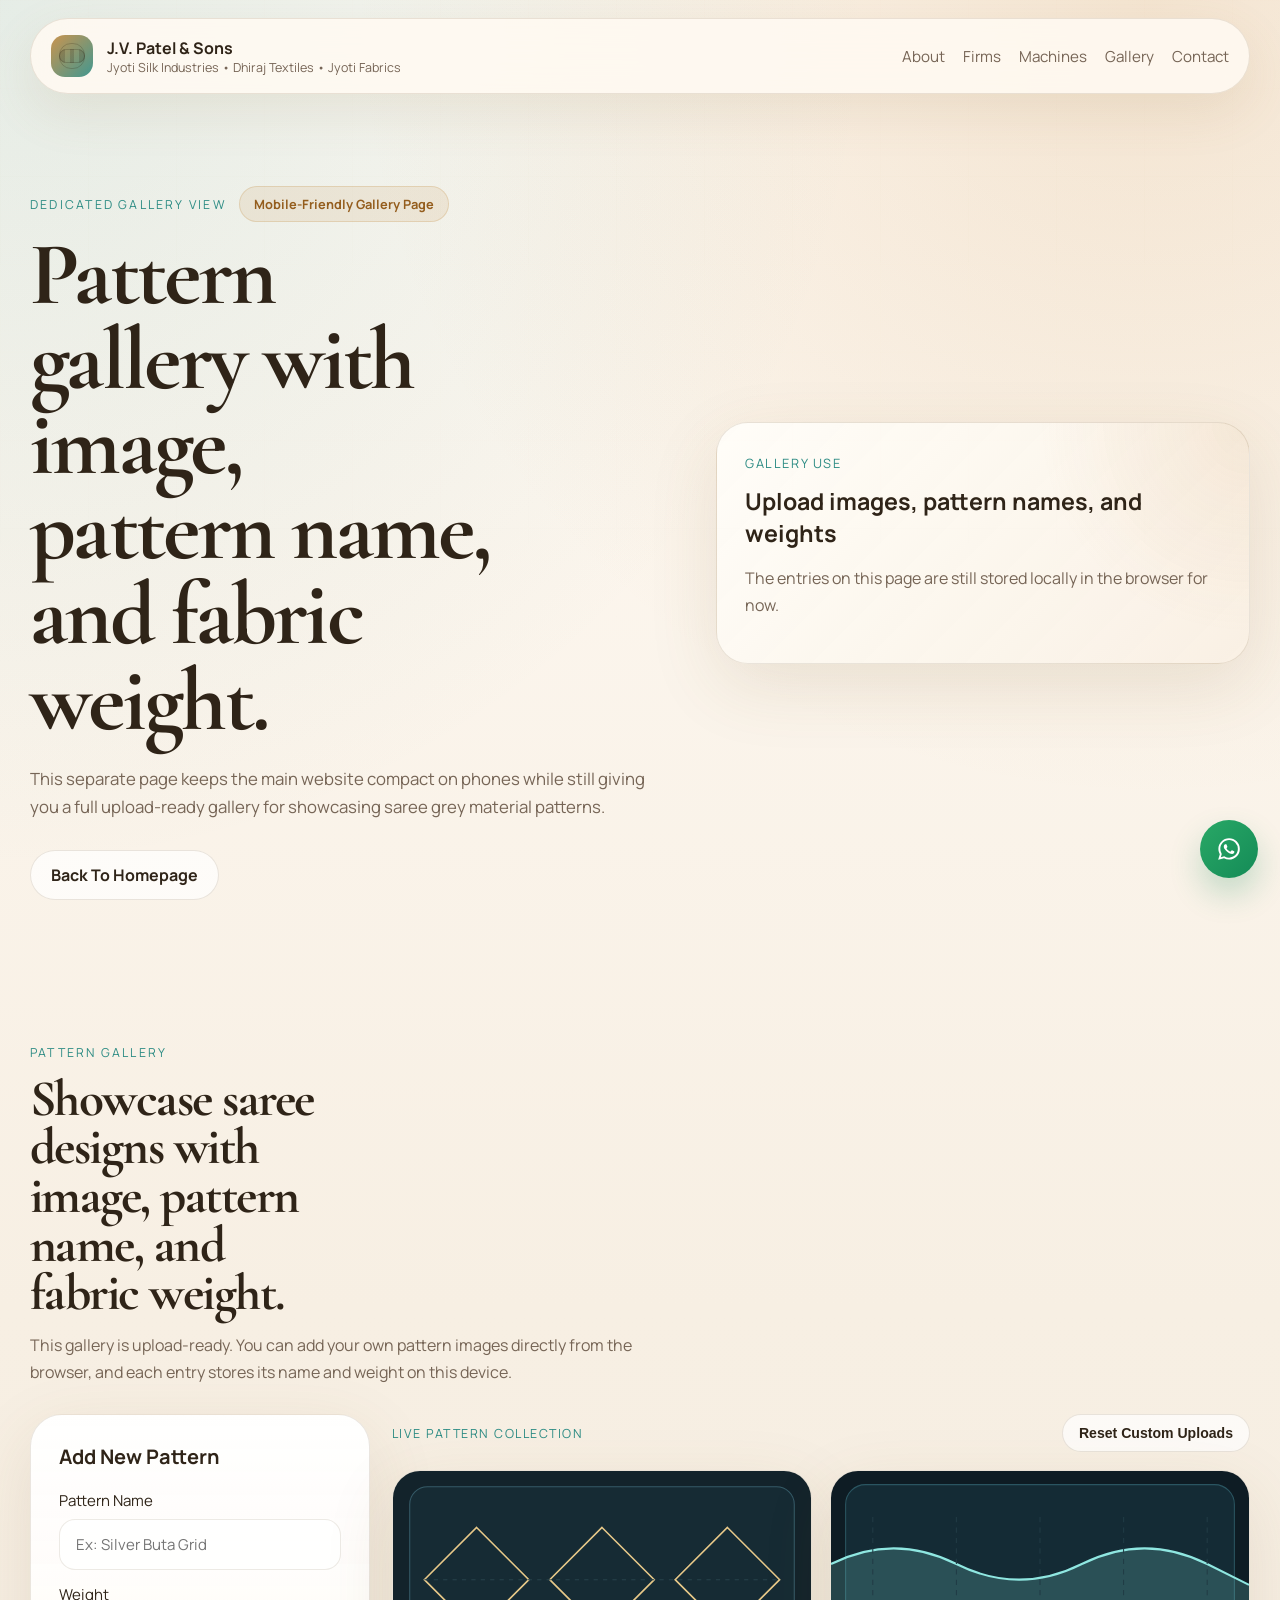
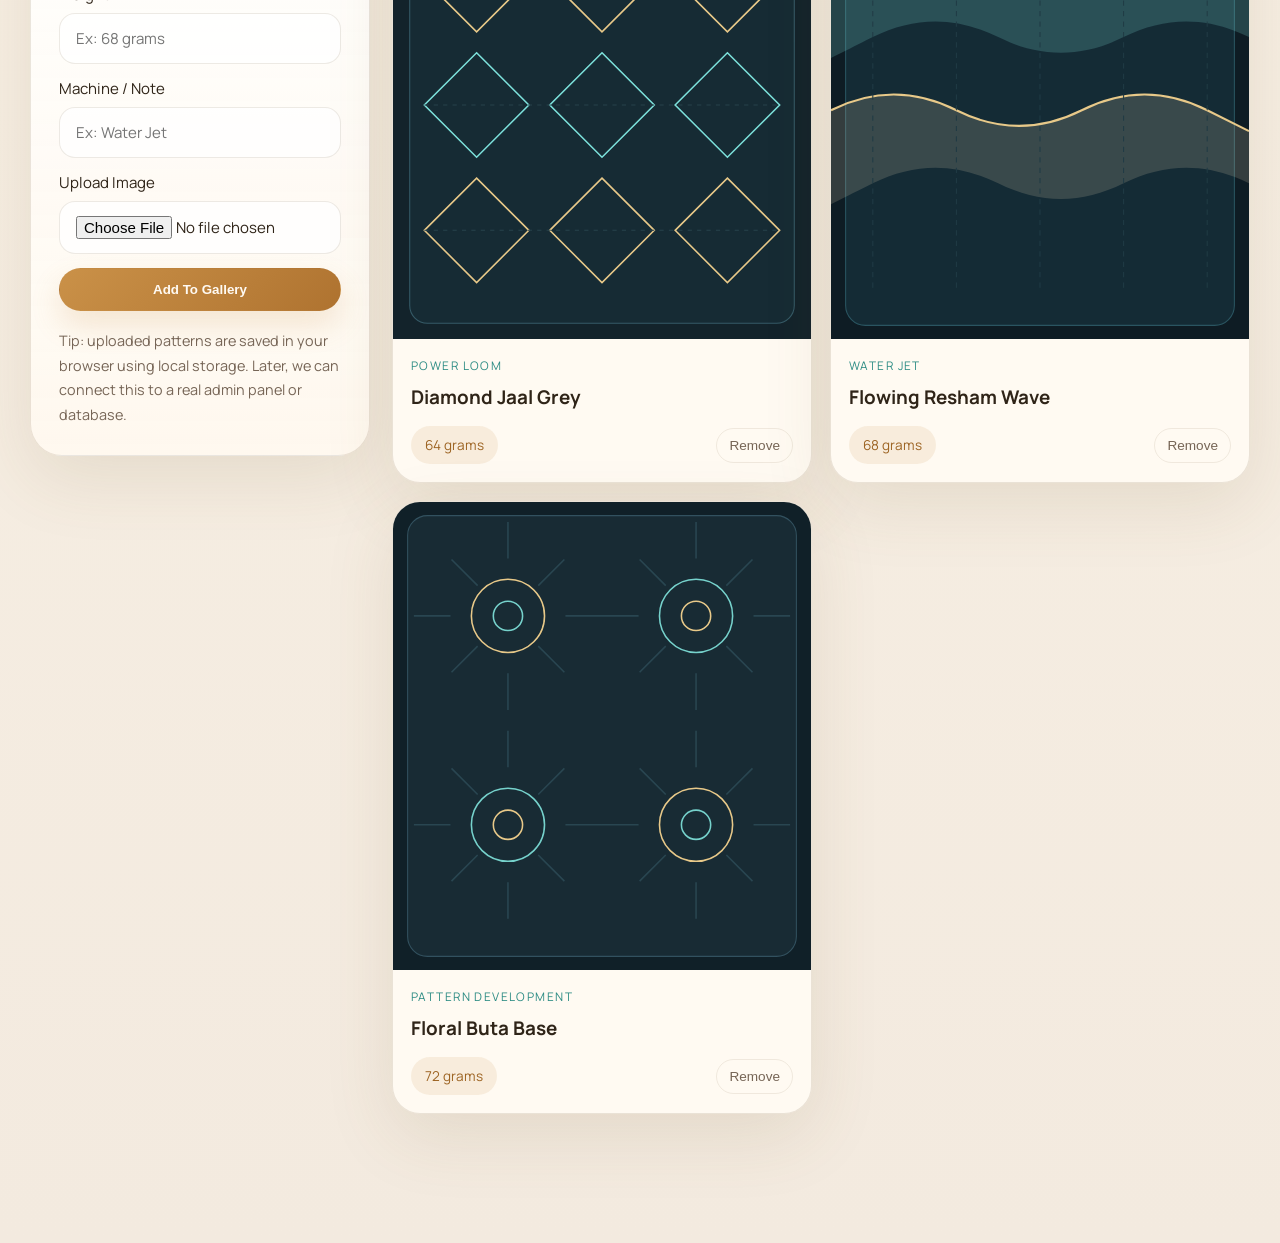
==== gallery.html @ 469c0d58 "Initial Website Commit" ====
<!DOCTYPE html>
<html lang="en">
  <head>
    <meta charset="UTF-8" />
    <meta name="viewport" content="width=device-width, initial-scale=1.0" />
    <title>Gallery | J.V. Patel & Sons</title>
    <meta
      name="description"
      content="Pattern gallery for J.V. Patel & Sons showing saree grey material designs with names and weights."
    />
    <link rel="preconnect" href="https://fonts.googleapis.com" />
    <link rel="preconnect" href="https://fonts.gstatic.com" crossorigin />
    <link
      href="https://fonts.googleapis.com/css2?family=Manrope:wght@400;500;600;700;800&family=Cormorant+Garamond:wght@500;600;700&display=swap"
      rel="stylesheet"
    />
    <link rel="stylesheet" href="styles.css" />
  </head>
  <body>
    <div class="site-shell">
      <header class="topbar">
        <a class="brand" href="index.html">
          <span class="brand-mark"></span>
          <span>
            <strong>J.V. Patel & Sons</strong>
            <small>Jyoti Silk Industries • Dhiraj Textiles • Jyoti Fabrics</small>
          </span>
        </a>

        <button
          class="menu-toggle"
          type="button"
          aria-expanded="false"
          aria-controls="site-nav"
          aria-label="Toggle navigation"
        >
          <span></span>
          <span></span>
        </button>

        <nav class="nav" id="site-nav">
          <a href="index.html#about">About</a>
          <a href="index.html#firms">Firms</a>
          <a href="index.html#machines">Machines</a>
          <a href="gallery.html">Gallery</a>
          <a href="index.html#contact">Contact</a>
        </nav>
      </header>

      <main>
        <section class="hero section subpage-hero">
          <div class="hero-copy">
            <div class="hero-topline">
              <p class="eyebrow">Dedicated Gallery View</p>
              <span class="version-pill">Mobile-Friendly Gallery Page</span>
            </div>
            <h1>Pattern gallery with image, pattern name, and fabric weight.</h1>
            <p class="hero-text">
              This separate page keeps the main website compact on phones while still giving you a full upload-ready
              gallery for showcasing saree grey material patterns.
            </p>
            <div class="hero-actions">
              <a class="button button-secondary" href="index.html">Back To Homepage</a>
            </div>
          </div>

          <div class="hero-visual">
            <div class="hero-card hero-card-main">
              <span>Gallery Use</span>
              <strong>Upload images, pattern names, and weights</strong>
              <p>The entries on this page are still stored locally in the browser for now.</p>
            </div>
          </div>
        </section>

        <section class="section gallery-section" id="gallery">
          <div class="section-heading">
            <p class="eyebrow">Pattern Gallery</p>
            <h2>Showcase saree designs with image, pattern name, and fabric weight.</h2>
            <p class="section-intro">
              This gallery is upload-ready. You can add your own pattern images directly from the browser,
              and each entry stores its name and weight on this device.
            </p>
          </div>

          <div class="gallery-layout">
            <aside class="gallery-panel glass-card">
              <h3>Add New Pattern</h3>
              <form id="gallery-form" class="gallery-form">
                <label>
                  Pattern Name
                  <input type="text" id="pattern-name" name="patternName" placeholder="Ex: Silver Buta Grid" required />
                </label>
                <label>
                  Weight
                  <input type="text" id="pattern-weight" name="patternWeight" placeholder="Ex: 68 grams" required />
                </label>
                <label>
                  Machine / Note
                  <input type="text" id="pattern-machine" name="patternMachine" placeholder="Ex: Water Jet" />
                </label>
                <label>
                  Upload Image
                  <input type="file" id="pattern-image" name="patternImage" accept="image/*" />
                </label>
                <button class="button button-primary button-full" type="submit">Add To Gallery</button>
              </form>
              <p class="panel-note">
                Tip: uploaded patterns are saved in your browser using local storage. Later, we can connect this
                to a real admin panel or database.
              </p>
            </aside>

            <div class="gallery-area">
              <div class="gallery-toolbar">
                <p class="toolbar-label">Live Pattern Collection</p>
                <button id="reset-gallery" class="button button-secondary button-small" type="button">
                  Reset Custom Uploads
                </button>
              </div>
              <div id="gallery-grid" class="gallery-grid"></div>
            </div>
          </div>
        </section>
      </main>
    </div>

    <a
      href="https://wa.me/918200276396"
      class="floating-whatsapp"
      target="_blank"
      rel="noreferrer"
      aria-label="Open WhatsApp chat"
    >
      <svg viewBox="0 0 24 24" aria-hidden="true">
        <path d="M19.05 4.94A9.77 9.77 0 0 0 12.08 2C6.64 2 2.2 6.42 2.2 11.87c0 1.74.46 3.43 1.32 4.92L2 22l5.38-1.41a9.83 9.83 0 0 0 4.7 1.2h.01c5.44 0 9.9-4.43 9.9-9.88a9.8 9.8 0 0 0-2.94-6.97ZM12.1 20.1h-.01a8.1 8.1 0 0 1-4.12-1.13l-.3-.18-3.2.84.86-3.12-.2-.32A8.08 8.08 0 0 1 4 11.87c0-4.47 3.63-8.11 8.1-8.11 2.16 0 4.19.84 5.72 2.38a8.03 8.03 0 0 1 2.37 5.73c0 4.47-3.64 8.12-8.09 8.12Zm4.45-6.06c-.24-.12-1.42-.7-1.65-.78-.22-.08-.39-.12-.55.12-.16.24-.63.78-.77.94-.14.16-.29.18-.53.06-.24-.12-1.02-.38-1.95-1.21-.72-.64-1.2-1.43-1.35-1.67-.14-.24-.02-.37.11-.49.12-.12.24-.29.37-.43.12-.14.16-.24.24-.4.08-.16.04-.31-.02-.43-.06-.12-.55-1.33-.75-1.82-.2-.48-.4-.41-.55-.41h-.47c-.16 0-.43.06-.65.31-.22.24-.84.82-.84 2 0 1.18.86 2.32.98 2.48.12.16 1.68 2.57 4.08 3.6.57.25 1.02.4 1.37.5.58.18 1.1.15 1.52.09.46-.07 1.42-.58 1.62-1.14.2-.56.2-1.05.14-1.14-.06-.1-.22-.16-.47-.28Z" />
      </svg>
    </a>

    <template id="gallery-card-template">
      <article class="gallery-card reveal-item">
        <div class="gallery-image-wrap">
          <img class="gallery-image" alt="" loading="lazy" />
        </div>
        <div class="gallery-content">
          <p class="gallery-tag"></p>
          <h3></h3>
          <div class="gallery-meta">
            <span class="weight-pill"></span>
            <button class="remove-entry" type="button" hidden>Remove</button>
          </div>
        </div>
      </article>
    </template>

    <script src="script.js"></script>
  </body>
</html>
---- styles.css ----
:root {
  --bg: #f6efe3;
  --bg-soft: #fffaf2;
  --panel: rgba(255, 251, 244, 0.92);
  --panel-strong: rgba(255, 250, 242, 0.98);
  --line: rgba(108, 83, 44, 0.14);
  --line-strong: rgba(108, 83, 44, 0.24);
  --text: #2f2418;
  --muted: #766556;
  --accent: #c68d44;
  --accent-2: #2d8c84;
  --accent-3: #f1ddba;
  --accent-4: #fff3dc;
  --shadow: 0 22px 70px rgba(118, 90, 45, 0.12);
  --radius-xl: 32px;
  --radius-lg: 24px;
  --radius-md: 18px;
  --max-width: 1220px;
}

* {
  box-sizing: border-box;
}

html {
  scroll-behavior: smooth;
}

body {
  margin: 0;
  min-height: 100vh;
  font-family: "Manrope", "Avenir Next", "Segoe UI", sans-serif;
  color: var(--text);
  background:
    radial-gradient(circle at top left, rgba(45, 140, 132, 0.12), transparent 28%),
    radial-gradient(circle at 90% 0%, rgba(198, 141, 68, 0.2), transparent 26%),
    linear-gradient(180deg, #fffaf4 0%, #f7efe3 46%, #f3eadf 100%);
}

body::before {
  content: "";
  position: fixed;
  inset: 0;
  pointer-events: none;
  background-image:
    linear-gradient(rgba(198, 141, 68, 0.045) 1px, transparent 1px),
    linear-gradient(90deg, rgba(198, 141, 68, 0.045) 1px, transparent 1px);
  background-size: 88px 88px;
  mask-image: linear-gradient(to bottom, rgba(0, 0, 0, 0.22), transparent 76%);
}

.site-shell {
  width: min(calc(100% - 32px), var(--max-width));
  margin: 0 auto;
  padding-bottom: 56px;
}

.topbar {
  position: sticky;
  top: 16px;
  z-index: 10;
  display: flex;
  justify-content: space-between;
  align-items: center;
  gap: 20px;
  margin-top: 18px;
  padding: 16px 20px;
  border: 1px solid var(--line);
  border-radius: 999px;
  background: rgba(255, 250, 242, 0.88);
  backdrop-filter: blur(18px);
  box-shadow: 0 18px 50px rgba(157, 123, 74, 0.12);
}

.brand {
  display: inline-flex;
  align-items: center;
  gap: 14px;
  color: var(--text);
  text-decoration: none;
}

.brand strong,
.brand small {
  display: block;
}

.brand small {
  color: var(--muted);
  font-size: 0.78rem;
}

.brand-mark {
  width: 42px;
  height: 42px;
  border-radius: 14px;
  background:
    linear-gradient(135deg, rgba(198, 141, 68, 0.94), rgba(45, 140, 132, 0.9)),
    #ffffff;
  position: relative;
  overflow: hidden;
}

.brand-mark::before,
.brand-mark::after {
  content: "";
  position: absolute;
  inset: 8px;
  border-radius: 12px;
  border: 1px solid rgba(49, 37, 22, 0.22);
}

.brand-mark::after {
  inset: 14px 8px;
  background: linear-gradient(
    90deg,
    rgba(49, 37, 22, 0.2) 0 20%,
    transparent 20% 40%,
    rgba(49, 37, 22, 0.2) 40% 60%,
    transparent 60% 80%,
    rgba(49, 37, 22, 0.2) 80% 100%
  );
}

.nav {
  display: flex;
  flex-wrap: wrap;
  gap: 18px;
}

.nav a {
  color: var(--muted);
  text-decoration: none;
  font-size: 0.95rem;
}

.nav a:hover {
  color: var(--text);
}

.menu-toggle {
  display: none;
  width: 52px;
  height: 52px;
  padding: 0;
  border: 1px solid var(--line);
  border-radius: 50%;
  background: rgba(255, 255, 255, 0.75);
  align-items: center;
  justify-content: center;
  flex-direction: column;
  gap: 5px;
  cursor: pointer;
}

.menu-toggle span {
  display: block;
  width: 18px;
  height: 2px;
  border-radius: 999px;
  background: var(--text);
}

.section {
  padding: 72px 0;
}

.hero {
  display: grid;
  grid-template-columns: 1.1fr 0.9fr;
  align-items: center;
  gap: 34px;
  padding-top: 92px;
}

.hero-topline {
  display: flex;
  flex-wrap: wrap;
  align-items: center;
  gap: 12px;
  margin-bottom: 10px;
}

.eyebrow {
  margin: 0;
  letter-spacing: 0.18em;
  text-transform: uppercase;
  color: var(--accent-2);
  font-size: 0.77rem;
}

.version-pill {
  display: inline-flex;
  align-items: center;
  padding: 8px 14px;
  border-radius: 999px;
  background: rgba(198, 141, 68, 0.12);
  border: 1px solid rgba(198, 141, 68, 0.24);
  color: #945d1d;
  font-size: 0.8rem;
  font-weight: 700;
}

h1,
h2,
h3 {
  margin: 0;
}

h1,
h2 {
  font-family: "Cormorant Garamond", "Iowan Old Style", Georgia, serif;
  line-height: 0.95;
  letter-spacing: -0.03em;
}

h1 {
  font-size: clamp(3.4rem, 7vw, 6.8rem);
  max-width: 11ch;
}

h2 {
  font-size: clamp(2.2rem, 4vw, 4rem);
  max-width: 12ch;
}

.hero-text,
.section-intro,
.statement-card p,
.detail-card,
.machine-card p,
.timeline-item p,
.contact-card p,
.hero-card p,
.hero-mini-card p,
.panel-note,
.footer-card,
.firm-card p,
.address-card p {
  color: var(--muted);
  line-height: 1.7;
}

.hero-text {
  max-width: 62ch;
  margin: 22px 0 0;
  font-size: 1.05rem;
}

.hero-actions,
.hero-notes,
.contact-actions {
  display: flex;
  flex-wrap: wrap;
  gap: 14px;
  margin-top: 28px;
}

.button {
  display: inline-flex;
  justify-content: center;
  align-items: center;
  gap: 10px;
  border-radius: 999px;
  padding: 13px 20px;
  text-decoration: none;
  font-weight: 700;
  border: 1px solid transparent;
  transition: transform 180ms ease, border-color 180ms ease, background 180ms ease;
  cursor: pointer;
}

.button:hover {
  transform: translateY(-2px);
}

.button-primary {
  color: #fffaf3;
  background: linear-gradient(135deg, #ca9148, #af7330);
  box-shadow: 0 14px 30px rgba(198, 141, 68, 0.2);
}

.button-secondary {
  color: var(--text);
  background: rgba(255, 255, 255, 0.7);
  border-color: var(--line);
}

.button-whatsapp {
  color: #fbfff8;
  background: linear-gradient(135deg, #27a466, #148c58);
  box-shadow: 0 14px 30px rgba(39, 164, 102, 0.16);
}

.button-whatsapp svg {
  width: 18px;
  height: 18px;
  fill: currentColor;
}

.button-small {
  padding: 10px 16px;
  font-size: 0.88rem;
}

.button-full {
  width: 100%;
}

.hero-notes div,
.hero-card,
.hero-mini-card,
.glass-card,
.machine-card,
.timeline-item,
.gallery-card,
.contact-card,
.metric {
  border: 1px solid var(--line);
  background: linear-gradient(180deg, rgba(255, 255, 255, 0.92), rgba(255, 249, 242, 0.82));
  box-shadow: var(--shadow);
}

.hero-notes div {
  padding: 16px 18px;
  border-radius: var(--radius-md);
  min-width: 220px;
}

.hero-notes strong,
.hero-notes span {
  display: block;
}

.hero-notes span {
  margin-top: 6px;
  color: var(--muted);
  font-size: 0.92rem;
}

.hero-visual {
  display: grid;
  gap: 18px;
}

.hero-card {
  padding: 28px;
  border-radius: var(--radius-xl);
  background:
    radial-gradient(circle at top right, rgba(198, 141, 68, 0.12), transparent 36%),
    linear-gradient(135deg, rgba(255, 253, 248, 0.98), rgba(249, 240, 228, 0.92));
}

.hero-card span,
.hero-mini-card span,
.gallery-tag,
.firm-label,
.toolbar-label {
  color: var(--accent-2);
  font-size: 0.8rem;
  letter-spacing: 0.12em;
  text-transform: uppercase;
}

.hero-card strong,
.hero-mini-card strong,
.metric strong {
  display: block;
  margin-top: 12px;
  font-size: 1.45rem;
}

.hero-grid {
  display: grid;
  grid-template-columns: repeat(3, 1fr);
  gap: 16px;
}

.hero-mini-card {
  padding: 22px 18px;
  border-radius: var(--radius-lg);
}

.accent-card {
  background:
    radial-gradient(circle at top left, rgba(45, 140, 132, 0.16), transparent 42%),
    linear-gradient(180deg, rgba(255, 251, 244, 0.96), rgba(243, 232, 218, 0.86));
}

.metrics {
  display: grid;
  grid-template-columns: repeat(4, 1fr);
  gap: 18px;
}

.metric {
  padding: 28px 20px;
  border-radius: var(--radius-lg);
}

.metric strong {
  font-size: clamp(2rem, 4vw, 3rem);
  color: #ad712c;
}

.metric span {
  color: var(--muted);
}

.split-section,
.gallery-section {
  position: relative;
}

.section-heading {
  display: flex;
  flex-direction: column;
  gap: 14px;
  margin-bottom: 28px;
}

.section-heading.compact {
  margin-bottom: 24px;
}

.section-intro {
  max-width: 62ch;
  margin: 0;
}

.split-grid {
  display: grid;
  grid-template-columns: 1.1fr 0.9fr;
  gap: 20px;
}

.firm-grid {
  display: grid;
  grid-template-columns: repeat(3, 1fr);
  gap: 20px;
}

.address-grid {
  display: grid;
  grid-template-columns: repeat(2, 1fr);
  gap: 20px;
}

.glass-card {
  padding: 28px;
  border-radius: var(--radius-xl);
  background:
    linear-gradient(180deg, rgba(255, 255, 255, 0.95), rgba(255, 248, 238, 0.84)),
    var(--panel);
  backdrop-filter: blur(22px);
}

.statement-card h3,
.detail-card h3,
.machine-card h3,
.timeline-item h3,
.gallery-panel h3,
.firm-card h3,
.address-card h3,
.contact-card h3 {
  font-size: 1.25rem;
}

.firm-label {
  margin: 0 0 12px;
  font-size: 0.74rem;
}

.feature-list {
  padding-left: 20px;
  color: var(--muted);
  line-height: 1.8;
}

.machine-grid {
  display: grid;
  grid-template-columns: repeat(3, 1fr);
  gap: 20px;
}

.timeline {
  display: grid;
  grid-template-columns: repeat(4, 1fr);
  gap: 20px;
}

.machine-card,
.timeline-item {
  padding: 24px;
  border-radius: var(--radius-xl);
}

.machine-visual {
  height: 220px;
  border-radius: var(--radius-lg);
  margin-bottom: 18px;
  border: 1px solid rgba(108, 83, 44, 0.1);
  overflow: hidden;
}

.machine-visual-loom {
  background:
    linear-gradient(135deg, rgba(198, 141, 68, 0.14), transparent 48%),
    url("assets/pattern-diamond.svg") center/cover,
    linear-gradient(180deg, #f7ecdf, #eadbcc);
}

.machine-visual-waterjet {
  background:
    linear-gradient(135deg, rgba(45, 140, 132, 0.16), transparent 48%),
    url("assets/pattern-wave.svg") center/cover,
    linear-gradient(180deg, #f8f1e8, #ebe1d3);
}

.machine-visual-pattern {
  background:
    linear-gradient(135deg, rgba(241, 221, 186, 0.24), transparent 48%),
    url("assets/pattern-floral.svg") center/cover,
    linear-gradient(180deg, #f9f1e6, #ebdecf);
}

.timeline-item {
  position: relative;
}

.timeline-item span {
  display: inline-flex;
  width: 44px;
  height: 44px;
  align-items: center;
  justify-content: center;
  border-radius: 50%;
  background: rgba(45, 140, 132, 0.12);
  color: var(--accent-2);
  font-weight: 800;
  margin-bottom: 18px;
}

.gallery-layout {
  display: grid;
  grid-template-columns: 340px 1fr;
  gap: 22px;
  align-items: start;
}

.gallery-teaser-card {
  display: flex;
  justify-content: space-between;
  align-items: center;
  gap: 22px;
  padding: 30px 32px;
  border: 1px solid var(--line);
  border-radius: 32px;
  background:
    radial-gradient(circle at 10% 18%, rgba(45, 140, 132, 0.1), transparent 30%),
    radial-gradient(circle at 88% 18%, rgba(198, 141, 68, 0.14), transparent 26%),
    linear-gradient(180deg, rgba(255, 255, 255, 0.92), rgba(255, 249, 242, 0.86));
  box-shadow: var(--shadow);
}

.subpage-hero {
  min-height: auto;
}

.gallery-panel {
  position: sticky;
  top: 104px;
}

.gallery-form {
  display: grid;
  gap: 14px;
  margin-top: 20px;
}

.gallery-form label {
  display: grid;
  gap: 8px;
  color: var(--text);
  font-size: 0.94rem;
}

.gallery-form input {
  width: 100%;
  padding: 14px 16px;
  border-radius: 16px;
  border: 1px solid rgba(108, 83, 44, 0.12);
  background: rgba(255, 255, 255, 0.82);
  color: var(--text);
  font: inherit;
}

.gallery-form input:focus {
  outline: 2px solid rgba(45, 140, 132, 0.28);
  outline-offset: 2px;
}

.panel-note {
  font-size: 0.9rem;
  margin: 18px 0 0;
}

.gallery-area {
  display: grid;
  gap: 18px;
}

.gallery-toolbar {
  display: flex;
  justify-content: space-between;
  align-items: center;
  gap: 14px;
}

.toolbar-label {
  margin: 0;
  font-size: 0.78rem;
}

.gallery-grid {
  display: grid;
  grid-template-columns: repeat(2, minmax(0, 1fr));
  gap: 18px;
}

.gallery-card {
  overflow: hidden;
  border-radius: 28px;
  background: var(--panel-strong);
  opacity: 0;
  transform: translateY(20px);
  transition: opacity 500ms ease, transform 500ms ease;
}

.gallery-card.visible {
  opacity: 1;
  transform: translateY(0);
}

.gallery-image-wrap {
  aspect-ratio: 1 / 1.12;
  background: rgba(198, 141, 68, 0.07);
}

.gallery-image {
  width: 100%;
  height: 100%;
  object-fit: cover;
  display: block;
}

.gallery-content {
  padding: 18px;
}

.gallery-tag {
  margin: 0 0 10px;
  font-size: 0.74rem;
}

.gallery-content h3 {
  font-size: 1.18rem;
}

.gallery-meta {
  display: flex;
  justify-content: space-between;
  align-items: center;
  gap: 10px;
  margin-top: 16px;
}

.weight-pill,
.remove-entry,
.map-link {
  display: inline-flex;
  align-items: center;
  justify-content: center;
  border-radius: 999px;
  font-size: 0.85rem;
}

.weight-pill {
  padding: 10px 14px;
  background: rgba(198, 141, 68, 0.12);
  color: #9d6423;
}

.remove-entry {
  padding: 9px 12px;
  border: 1px solid rgba(108, 83, 44, 0.1);
  background: transparent;
  color: var(--muted);
  cursor: pointer;
}

.contact-stack {
  display: grid;
  gap: 22px;
}

.contact-card {
  padding: 32px;
  border-radius: 36px;
  display: flex;
  justify-content: space-between;
  align-items: center;
  gap: 22px;
  background:
    radial-gradient(circle at 15% 20%, rgba(45, 140, 132, 0.12), transparent 34%),
    radial-gradient(circle at 85% 20%, rgba(198, 141, 68, 0.14), transparent 30%),
    linear-gradient(135deg, rgba(255, 252, 246, 0.98), rgba(248, 238, 225, 0.9));
}

.address-card {
  display: grid;
  gap: 12px;
}

.address-card p {
  margin: 0;
}

.map-link {
  width: fit-content;
  padding: 11px 16px;
  text-decoration: none;
  color: var(--accent-2);
  border: 1px solid rgba(45, 140, 132, 0.18);
  background: rgba(45, 140, 132, 0.06);
}

.map-preview {
  margin-top: 6px;
  overflow: hidden;
  border-radius: 20px;
  border: 1px solid rgba(108, 83, 44, 0.12);
  background: rgba(255, 255, 255, 0.7);
  box-shadow: inset 0 1px 0 rgba(255, 255, 255, 0.65);
}

.map-preview iframe {
  display: block;
  width: 100%;
  height: 180px;
  border: 0;
}

.footer-section {
  padding-top: 0;
}

.footer-card {
  display: flex;
  justify-content: space-between;
  gap: 20px;
  padding: 18px 2px 0;
  border-top: 1px solid var(--line-strong);
  font-size: 0.92rem;
}

.floating-whatsapp {
  position: fixed;
  right: 22px;
  bottom: 22px;
  z-index: 12;
  width: 58px;
  height: 58px;
  border-radius: 50%;
  display: inline-flex;
  align-items: center;
  justify-content: center;
  color: #ffffff;
  background: linear-gradient(135deg, #29a866, #148b57);
  box-shadow: 0 16px 32px rgba(20, 139, 87, 0.24);
}

.floating-whatsapp svg {
  width: 26px;
  height: 26px;
  fill: currentColor;
}

.reveal-item {
  will-change: transform, opacity;
}

@media (max-width: 1080px) {
  .hero,
  .split-grid,
  .gallery-layout,
  .contact-card,
  .gallery-teaser-card {
    grid-template-columns: 1fr;
  }

  .machine-grid,
  .timeline,
  .metrics,
  .hero-grid,
  .gallery-grid,
  .firm-grid,
  .address-grid {
    grid-template-columns: repeat(2, minmax(0, 1fr));
  }

  .gallery-panel {
    position: static;
  }
}

@media (max-width: 760px) {
  .site-shell {
    width: min(calc(100% - 20px), var(--max-width));
  }

  .topbar {
    border-radius: 28px;
    padding: 16px;
    align-items: flex-start;
    flex-wrap: wrap;
  }

  .nav {
    display: none;
    width: 100%;
    padding-top: 8px;
    flex-direction: column;
    gap: 10px;
  }

  .nav.nav-open {
    display: flex;
  }

  .nav a {
    padding: 10px 14px;
    border-radius: 14px;
    background: rgba(255, 255, 255, 0.72);
  }

  .menu-toggle {
    display: inline-flex;
    margin-left: auto;
  }

  .hero {
    padding-top: 48px;
  }

  .hero,
  .machine-grid,
  .timeline,
  .metrics,
  .hero-grid,
  .gallery-grid,
  .firm-grid,
  .address-grid {
    grid-template-columns: 1fr;
  }

  .section {
    padding: 56px 0;
  }

  h1 {
    font-size: clamp(2.8rem, 14vw, 4.2rem);
  }

  h2 {
    max-width: none;
  }

  .contact-card,
  .gallery-toolbar,
  .footer-card,
  .gallery-teaser-card {
    flex-direction: column;
    align-items: flex-start;
  }

  .floating-whatsapp {
    right: 16px;
    bottom: 16px;
    width: 54px;
    height: 54px;
  }
}
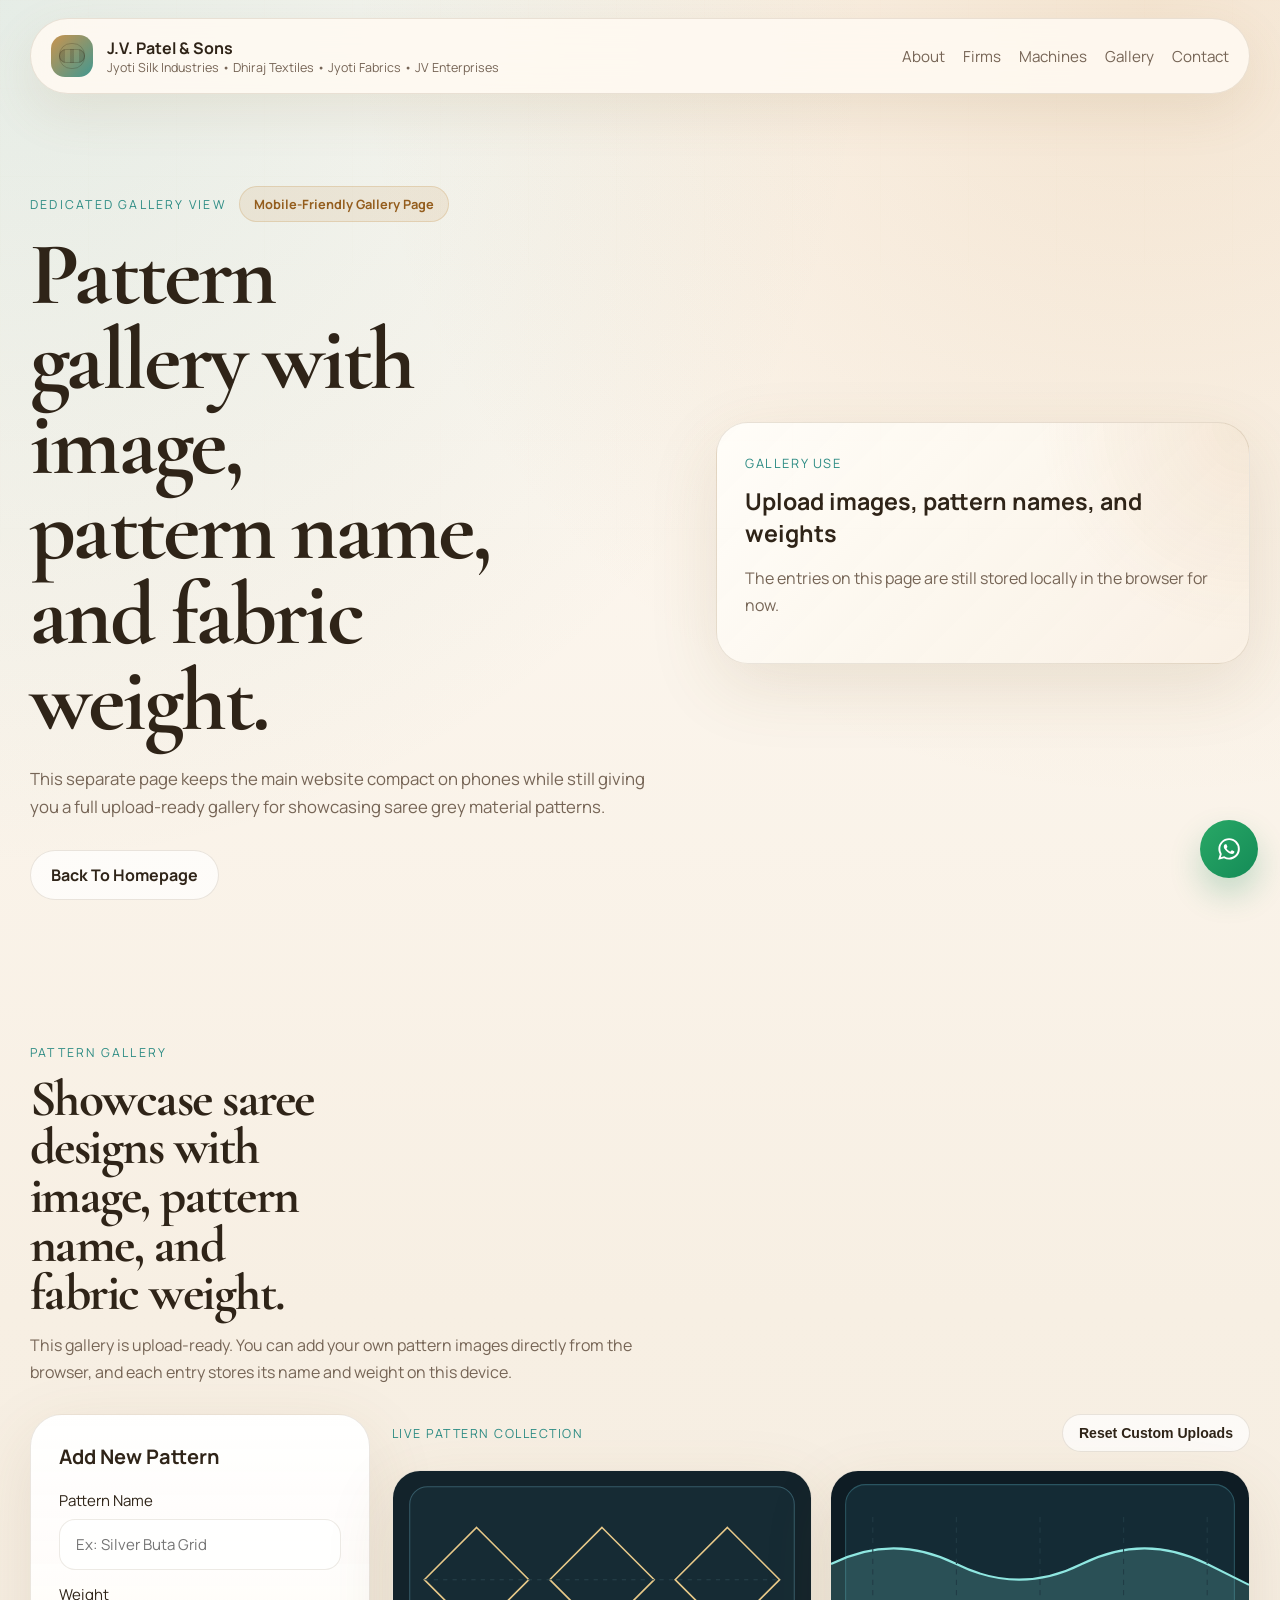
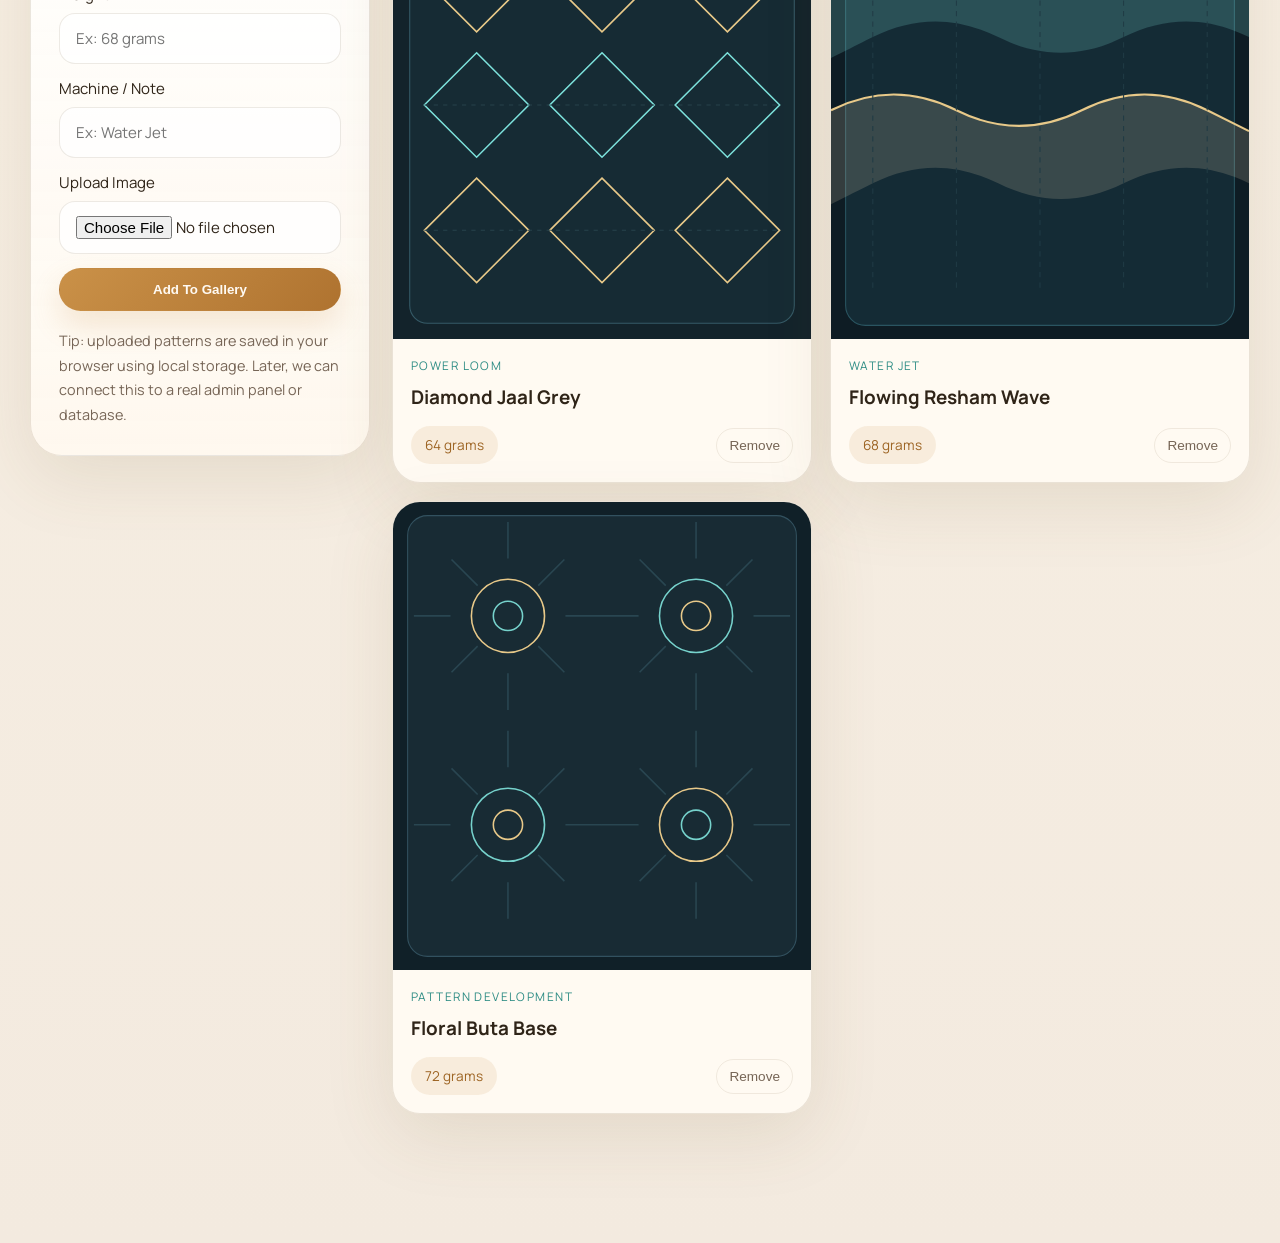
==== commit 546b7269: "Added the Fourth firm" ====
--- a/gallery.html
+++ b/gallery.html
@@ -23,7 +23,7 @@
           <span class="brand-mark"></span>
           <span>
             <strong>J.V. Patel & Sons</strong>
-            <small>Jyoti Silk Industries • Dhiraj Textiles • Jyoti Fabrics</small>
+            <small>Jyoti Silk Industries • Dhiraj Textiles • Jyoti Fabrics • JV Enterprises</small>
           </span>
         </a>
 
--- a/styles.css
+++ b/styles.css
@@ -436,7 +436,7 @@
 
 .firm-grid {
   display: grid;
-  grid-template-columns: repeat(3, 1fr);
+  grid-template-columns: repeat(4, minmax(0, 1fr));
   gap: 20px;
 }
 
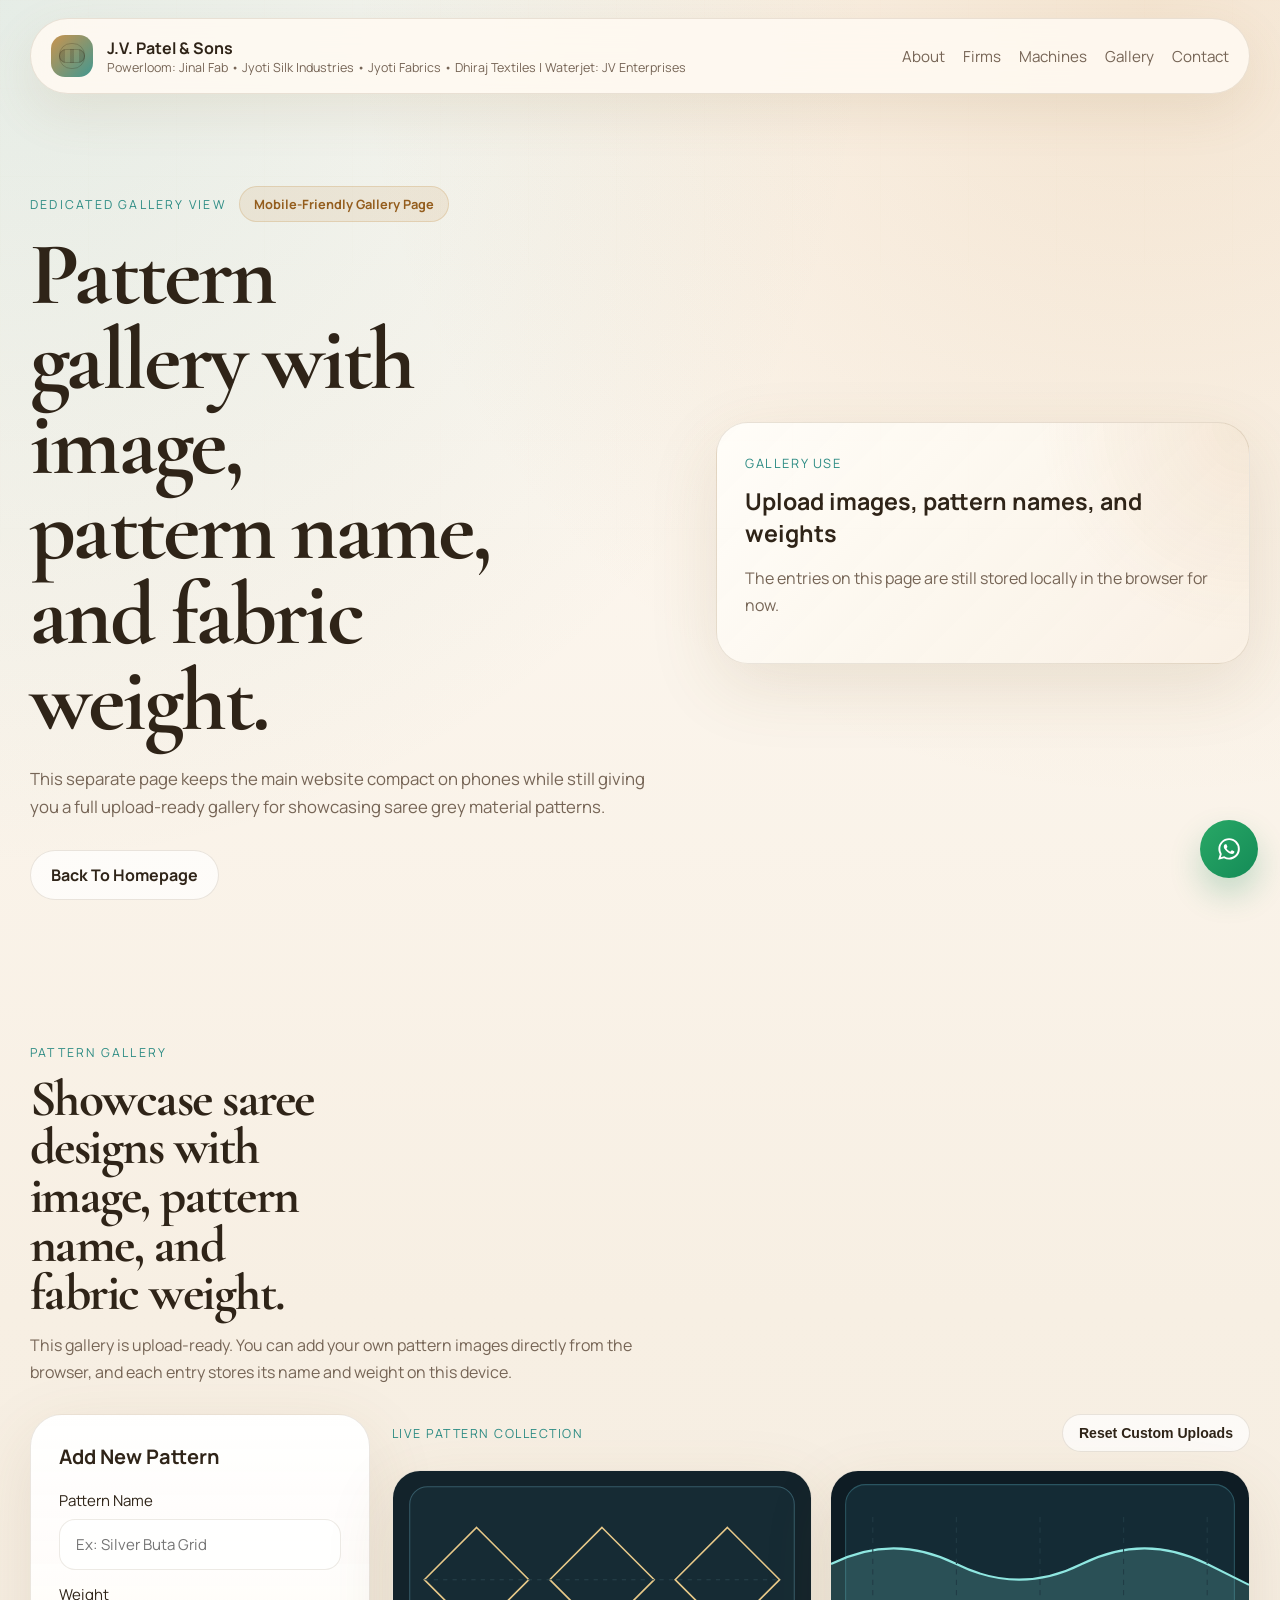
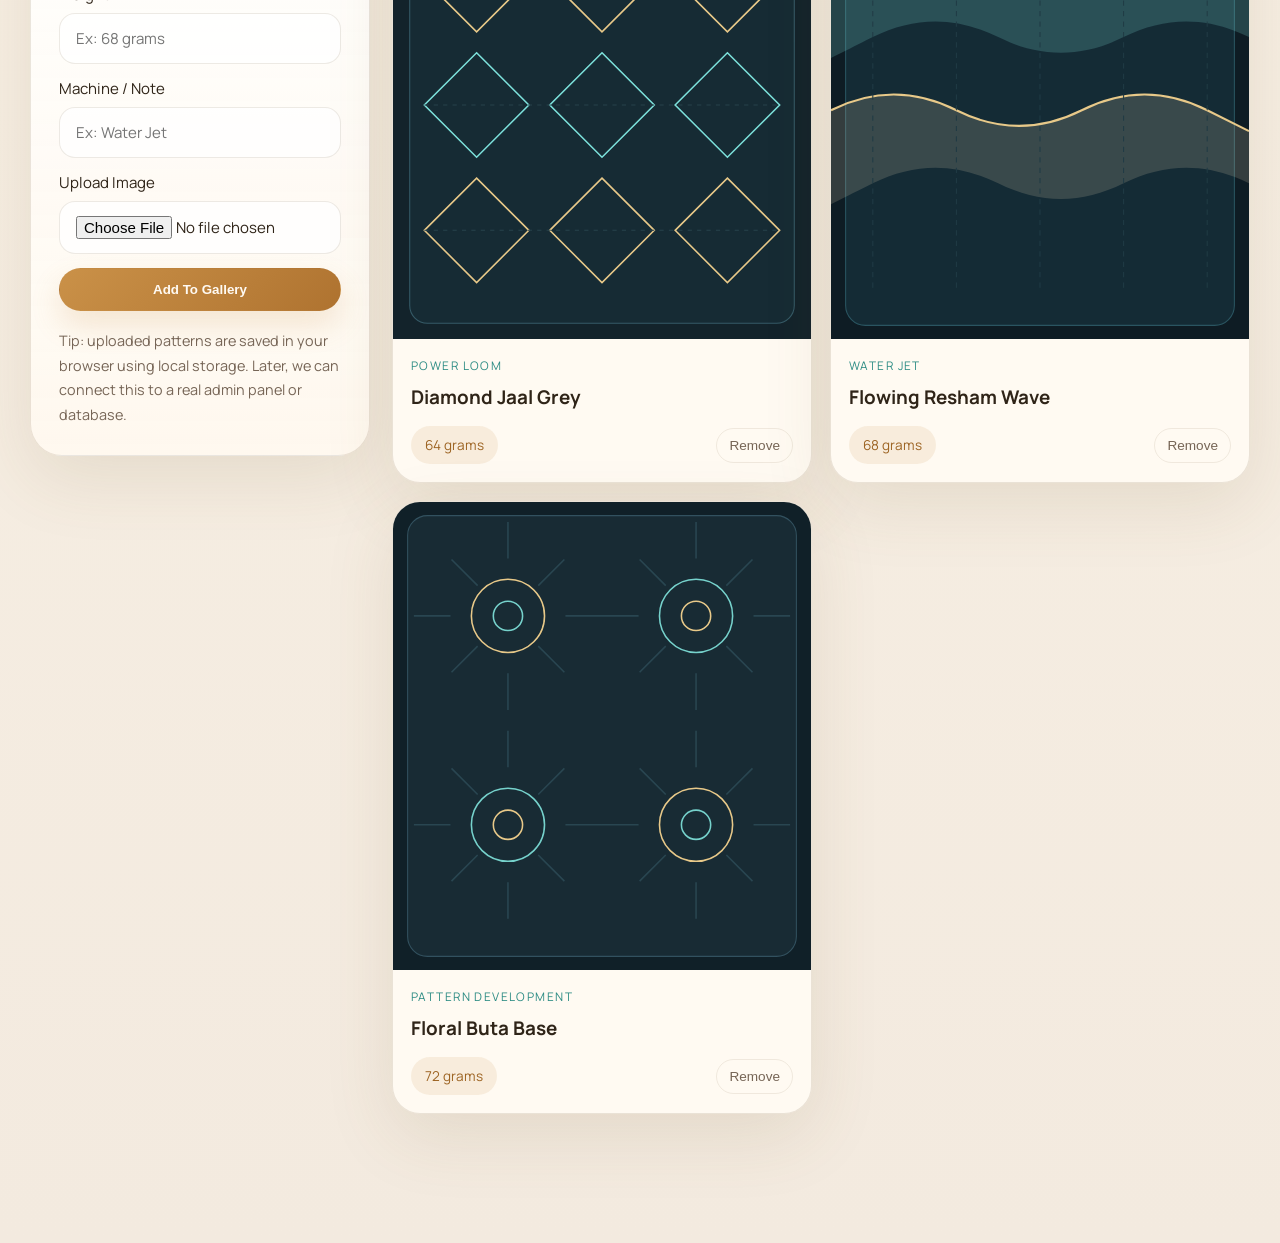
==== commit 09c84ab2: "Added WaterJet Unit Location" ====
--- a/gallery.html
+++ b/gallery.html
@@ -23,7 +23,7 @@
           <span class="brand-mark"></span>
           <span>
             <strong>J.V. Patel & Sons</strong>
-            <small>Jyoti Silk Industries • Dhiraj Textiles • Jyoti Fabrics • JV Enterprises</small>
+            <small>Powerloom: Jinal Fab • Jyoti Silk Industries • Jyoti Fabrics • Dhiraj Textiles | Waterjet: JV Enterprises</small>
           </span>
         </a>
 
--- a/styles.css
+++ b/styles.css
@@ -436,7 +436,7 @@
 
 .firm-grid {
   display: grid;
-  grid-template-columns: repeat(4, minmax(0, 1fr));
+  grid-template-columns: repeat(auto-fit, minmax(220px, 1fr));
   gap: 20px;
 }
 
